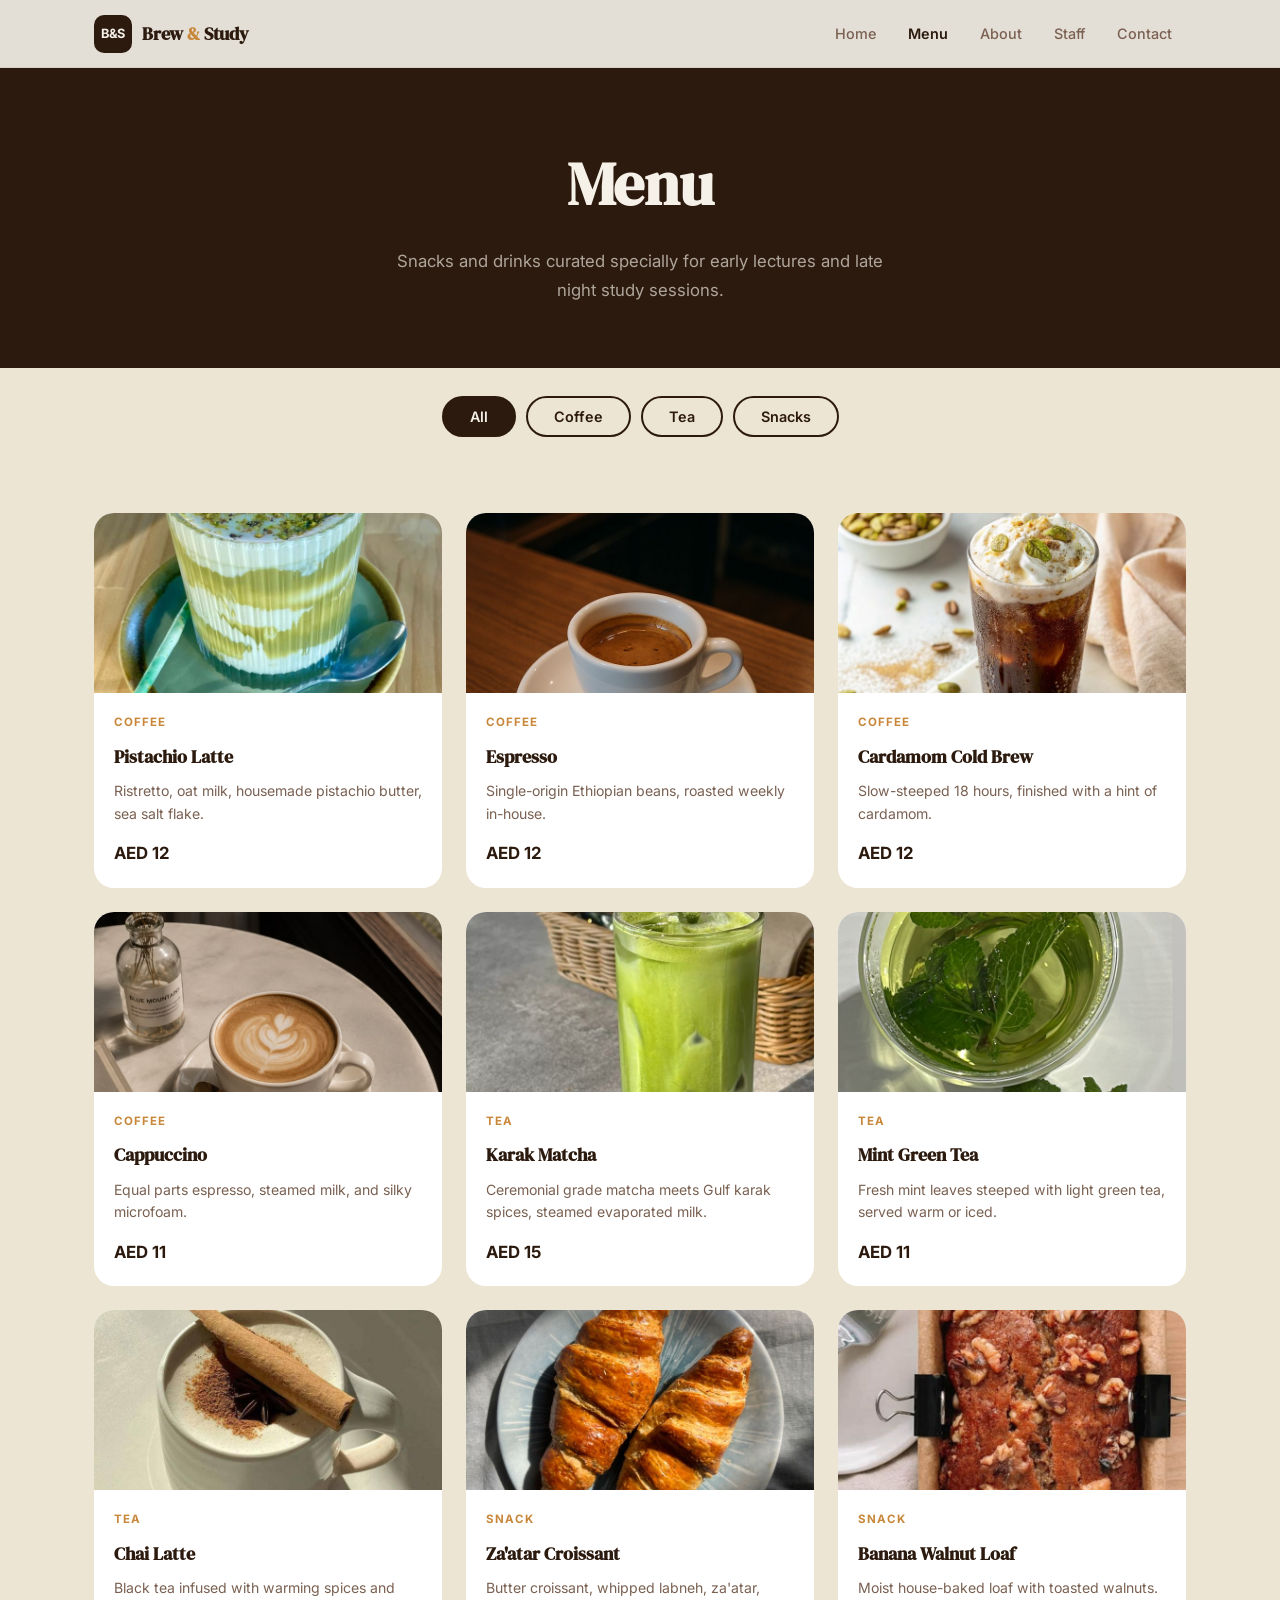
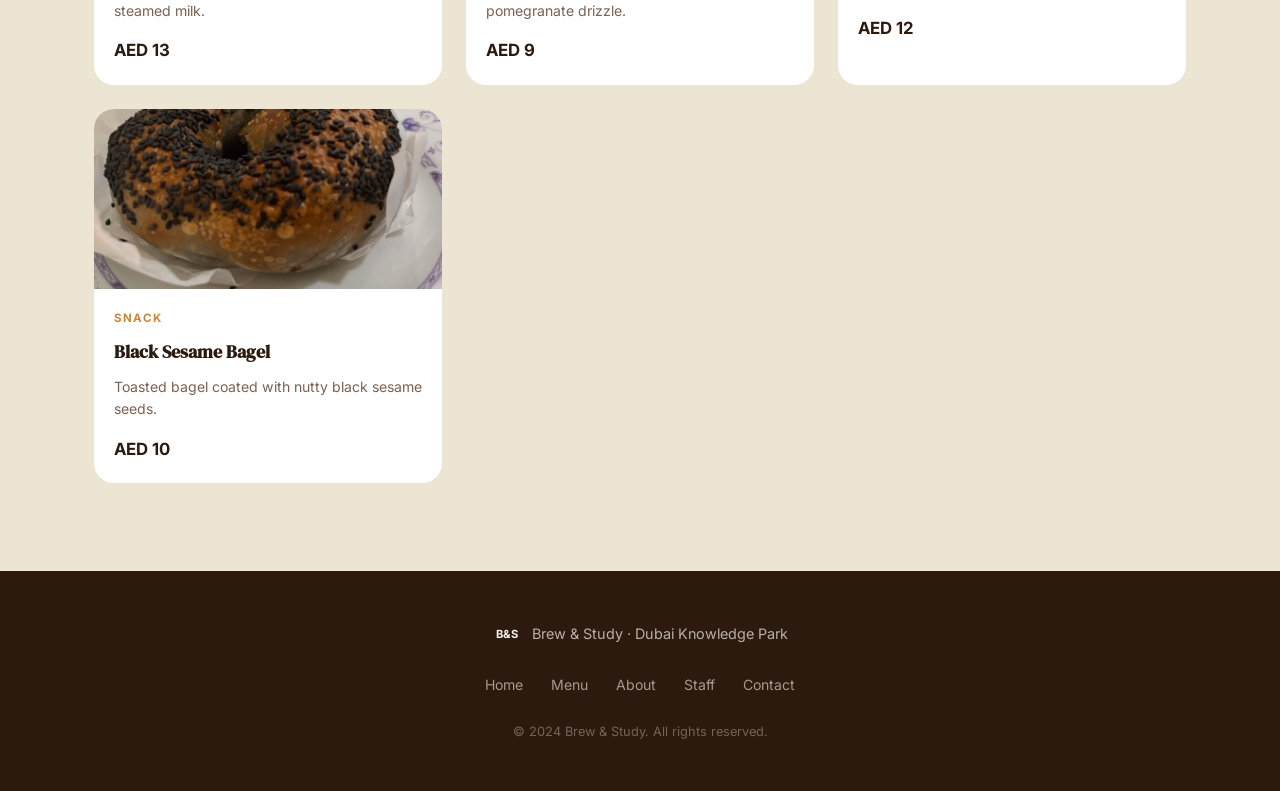
==== menu.html @ c69bd50e "Add files via upload" ====
<!DOCTYPE html>
<html lang="en">
<head>
  <meta charset="UTF-8" />
  <meta name="viewport" content="width=device-width, initial-scale=1.0" />
  <title>Menu – Brew & Study</title>
  <link rel="preconnect" href="https://fonts.googleapis.com" />
  <link rel="preconnect" href="https://fonts.gstatic.com" crossorigin />
  <link href="https://fonts.googleapis.com/css2?family=DM+Serif+Display:ital@0;1&family=Inter:wght@400;500;600&display=swap" rel="stylesheet" />
  <link rel="stylesheet" href="styles.css" />
  <link rel="stylesheet" href="menu.css" />
</head>
<body>

  <!-- navbar -->
  <nav class="navbar" id="navbar">
    <div class="nav-container">
      <a href="index.html" class="nav-logo">
        <span class="logo-mark">B&S</span>
        <span class="logo-text">Brew <span class="amp">&</span> Study</span>
      </a>
      <button class="nav-toggle" id="navToggle" aria-label="Toggle menu" aria-expanded="false">
        <span></span><span></span><span></span>
      </button>
      <ul class="nav-links" id="navLinks">
        <li><a href="index.html" class="nav-link">Home</a></li>
        <li><a href="menu.html" class="nav-link active">Menu</a></li>
        <li><a href="about.html" class="nav-link">About</a></li>
        <li><a href="staff.html" class="nav-link">Staff</a></li>
        <li><a href="contact.html" class="nav-link">Contact</a></li>
      </ul>
    </div>
  </nav>

  <!--page header-->
  <header class="page-header">
    <h1>Menu</h1>
    <p>Snacks and drinks curated specially for early lectures and late night study sessions.</p>
  </header>

  <!--filter bar-->
  <section class="filter-bar">
    <div class="container filter-inner">
      <button class="filter-btn active" data-filter="all">All</button>
      <button class="filter-btn" data-filter="coffee">Coffee</button>
      <button class="filter-btn" data-filter="tea">Tea</button>
      <button class="filter-btn" data-filter="snacks">Snacks</button>
    </div>
  </section>

  <!--menu grid -->
  <section class="section menu-section">
    <div class="container">
      <div class="menu-grid" id="menuGrid">

        <article class="menu-card" data-category="coffee">
          <img src="pistachio_latte.jpg" alt="Pistachio Latte" class="menu-img">
          <div class="menu-card-body">
            <span class="menu-tag">Coffee</span>
            <h4>Pistachio Latte</h4>
            <p>Ristretto, oat milk, housemade pistachio butter, sea salt flake.</p>
            <span class="menu-price">AED 12</span>
          </div>
        </article>

        <article class="menu-card" data-category="coffee">
          <img src="espresso.jpg" alt="Espresso" class="menu-img">
          <div class="menu-card-body">
            <span class="menu-tag">Coffee</span>
            <h4>Espresso</h4>
            <p>Single-origin Ethiopian beans, roasted weekly in-house.</p>
            <span class="menu-price">AED 12</span>
          </div>
        </article>

        <article class="menu-card" data-category="coffee">
          <img src="cardcoldbrew.jpg" alt="Cardamom Cold Brew" class="menu-img">
          <div class="menu-card-body">
            <span class="menu-tag">Coffee</span>
            <h4>Cardamom Cold Brew</h4>
            <p>Slow-steeped 18 hours, finished with a hint of cardamom.</p>
            <span class="menu-price">AED 12</span>
          </div>
        </article>

        <article class="menu-card" data-category="coffee">
          <img src="cappu.jpg" alt="Cappuccino" class="menu-img">
          <div class="menu-card-body">
            <span class="menu-tag">Coffee</span>
            <h4>Cappuccino</h4>
            <p>Equal parts espresso, steamed milk, and silky microfoam.</p>
            <span class="menu-price">AED 11</span>
          </div>
        </article>

        <article class="menu-card" data-category="tea">
          <img src="karak_matcha.jpg" alt="Karak Matcha" class="menu-img">
          <div class="menu-card-body">
            <span class="menu-tag">Tea</span>
            <h4>Karak Matcha</h4>
            <p>Ceremonial grade matcha meets Gulf karak spices, steamed evaporated milk.</p>
            <span class="menu-price">AED 15</span>
          </div>
        </article>

        <article class="menu-card" data-category="tea">
          <img src="mint_green.jpg" alt="Mint Green Tea" class="menu-img">
          <div class="menu-card-body">
            <span class="menu-tag">Tea</span>
            <h4>Mint Green Tea</h4>
            <p>Fresh mint leaves steeped with light green tea, served warm or iced.</p>
            <span class="menu-price">AED 11</span>
          </div>
        </article>

        <article class="menu-card" data-category="tea">
          <img src="chai_latte.jpg" alt="Chai Latte" class="menu-img">
          <div class="menu-card-body">
            <span class="menu-tag">Tea</span>
            <h4>Chai Latte</h4>
            <p>Black tea infused with warming spices and steamed milk.</p>
            <span class="menu-price">AED 13</span>
          </div>
        </article>

        <article class="menu-card" data-category="snacks">
          <img src="zaatar_croissants.jpg" alt="Zaatar Croissant" class="menu-img">
          <div class="menu-card-body">
            <span class="menu-tag">Snack</span>
            <h4>Za'atar Croissant</h4>
            <p>Butter croissant, whipped labneh, za'atar, pomegranate drizzle.</p>
            <span class="menu-price">AED 9</span>
          </div>
        </article>

        <article class="menu-card" data-category="snacks">
          <img src="walnut_bnna_.jpg" alt="Banana Walnut Loaf" class="menu-img">
          <div class="menu-card-body">
            <span class="menu-tag">Snack</span>
            <h4>Banana Walnut Loaf</h4>
            <p>Moist house-baked loaf with toasted walnuts.</p>
            <span class="menu-price">AED 12</span>
          </div>
        </article>

        <article class="menu-card" data-category="snacks">
          <img src="black_sesame_bagel.jpg" alt="Black Sesame Bagel" class="menu-img">
          <div class="menu-card-body">
            <span class="menu-tag">Snack</span>
            <h4>Black Sesame Bagel</h4>
            <p>Toasted bagel coated with nutty black sesame seeds.</p>
            <span class="menu-price">AED 10</span>
          </div>
        </article>

      </div>

      <p class="no-results" id="noResults">No items found in this category.</p>
    </div>
  </section>

  <!-- footer-->
  <footer class="footer">
    <div class="container footer-inner">
      <div class="footer-brand">
        <span class="logo-mark small">B&S</span>
        <span class="footer-tagline">Brew &amp; Study · Dubai Knowledge Park</span>
      </div>
      <nav class="footer-nav" aria-label="Footer navigation">
        <a href="index.html">Home</a>
        <a href="menu.html">Menu</a>
        <a href="about.html">About</a>
        <a href="staff.html">Staff</a>
        <a href="contact.html">Contact</a>
      </nav>
      <p class="footer-copy">© 2024 Brew &amp; Study. All rights reserved.</p>
    </div>
  </footer>

  <script src="main.js"></script>
  <script src="menu.js"></script>
</body>
</html>
---- styles.css ----
/* ── Reset & Base ─────────────────────────────────────────── */
*, *::before, *::after {
  box-sizing: border-box;
  margin: 0;
  padding: 0;
}

:root {
  /* Brand palette */
  --cream:        #F5F0E8;
  --cream-dark:   #EDE5D4;
  --espresso:     #2C1A0E;
  --espresso-mid: #4A2C18;
  --caramel:      #C8873A;
  --caramel-light:#E8A855;
  --sage:         #6B8F6E;
  --sage-light:   #D4E6D5;
  --text-body:    #3D2B1A;
  --text-muted:   #7A6152;
  --white:        #FFFFFF;

  /* Typography */
  --font-display: 'DM Serif Display', Georgia, serif;
  --font-body:    'Inter', system-ui, sans-serif;

  /* Layout */
  --max-w: 1140px;
  --nav-h: 68px;
  --radius-sm: 6px;
  --radius-md: 12px;
  --radius-lg: 20px;

  /* Transitions */
  --ease: cubic-bezier(0.25, 0.46, 0.45, 0.94);
}

html {
  scroll-behavior: smooth;
}

body {
  font-family: var(--font-body);
  background-color: var(--cream);
  color: var(--text-body);
  font-size: 16px;
  line-height: 1.7;
  -webkit-font-smoothing: antialiased;
}

img { max-width: 100%; display: block; }
a { color: inherit; text-decoration: none; }

/* ── Utility ──────────────────────────────────────────────── */
.container {
  max-width: var(--max-w);
  margin: 0 auto;
  padding: 0 24px;
}

.section {
  padding: 88px 0;
}

.section-title {
  font-family: var(--font-display);
  font-size: clamp(1.9rem, 3.5vw, 2.8rem);
  color: var(--espresso);
  line-height: 1.2;
  margin-bottom: 12px;
}

.section-sub {
  font-size: 1.05rem;
  color: var(--text-muted);
  max-width: 560px;
  margin-bottom: 52px;
}

.section-header-row {
  display: flex;
  align-items: baseline;
  justify-content: space-between;
  flex-wrap: wrap;
  gap: 12px;
  margin-bottom: 36px;
}

.see-all-link {
  font-size: 0.9rem;
  font-weight: 600;
  color: var(--caramel);
  letter-spacing: 0.01em;
  transition: color 0.2s var(--ease);
}
.see-all-link:hover { color: var(--espresso-mid); }

/* ── Buttons ──────────────────────────────────────────────── */
.btn {
  display: inline-flex;
  align-items: center;
  gap: 8px;
  padding: 13px 28px;
  border-radius: 50px;
  font-family: var(--font-body);
  font-size: 0.95rem;
  font-weight: 600;
  cursor: pointer;
  border: 2px solid transparent;
  transition: background 0.22s var(--ease), color 0.22s var(--ease), border-color 0.22s var(--ease), transform 0.15s var(--ease);
  white-space: nowrap;
}
.btn:hover { transform: translateY(-1px); }
.btn:active { transform: translateY(0); }

.btn-primary {
  background: var(--espresso);
  color: var(--cream);
  border-color: var(--espresso);
}
.btn-primary:hover {
  background: var(--espresso-mid);
  border-color: var(--espresso-mid);
}

.btn-ghost {
  background: transparent;
  color: var(--cream);
  border-color: transparent;
}
.btn-ghost:hover {
  color: var(--caramel-light);
}

/* ── Navigation ───────────────────────────────────────────── */
.navbar {
  position: fixed;
  top: 0;
  left: 0;
  right: 0;
  z-index: 100;
  height: var(--nav-h);
  background: rgba(245, 240, 232, 0.92);
  backdrop-filter: blur(12px);
  -webkit-backdrop-filter: blur(12px);
  border-bottom: 1px solid rgba(44, 26, 14, 0.08);
  transition: box-shadow 0.3s var(--ease);
}
.navbar.scrolled {
  box-shadow: 0 2px 20px rgba(44, 26, 14, 0.1);
}

.nav-container {
  max-width: var(--max-w);
  margin: 0 auto;
  padding: 0 24px;
  height: 100%;
  display: flex;
  align-items: center;
  justify-content: space-between;
}

.nav-logo {
  display: flex;
  align-items: center;
  gap: 10px;
  font-weight: 600;
  color: var(--espresso);
}
.logo-mark {
  display: inline-flex;
  align-items: center;
  justify-content: center;
  width: 38px;
  height: 38px;
  background: var(--espresso);
  color: var(--cream);
  border-radius: 10px;
  font-size: 0.8rem;
  font-weight: 700;
  letter-spacing: -0.02em;
  flex-shrink: 0;
}
.logo-mark.small { width: 30px; height: 30px; font-size: 0.7rem; }
.logo-text {
  font-family: var(--font-display);
  font-size: 1.15rem;
  color: var(--espresso);
  letter-spacing: -0.01em;
}
.amp { color: var(--caramel); }

.nav-links {
  display: flex;
  align-items: center;
  gap: 4px;
  list-style: none;
}

.nav-link {
  padding: 6px 14px;
  border-radius: 50px;
  font-size: 0.9rem;
  font-weight: 500;
  color: var(--text-muted);
  transition: color 0.2s var(--ease), background 0.2s var(--ease);
}
.nav-link:hover { color: var(--espresso); background: rgba(44, 26, 14, 0.06); }
.nav-link.active { color: var(--espresso); font-weight: 600; }

.nav-toggle {
  display: none;
  flex-direction: column;
  gap: 5px;
  background: none;
  border: none;
  cursor: pointer;
  padding: 6px;
}
.nav-toggle span {
  display: block;
  width: 24px;
  height: 2px;
  background: var(--espresso);
  border-radius: 2px;
  transition: transform 0.25s var(--ease), opacity 0.25s var(--ease);
}
.nav-toggle.open span:nth-child(1) { transform: translateY(7px) rotate(45deg); }
.nav-toggle.open span:nth-child(2) { opacity: 0; }
.nav-toggle.open span:nth-child(3) { transform: translateY(-7px) rotate(-45deg); }

/* ── Hero Section ─────────────────────────────────────────── */
.hero-wrapper {
  position: relative;
  min-height: 100vh;
  background: url('hero-bg.png') center center / cover no-repeat;
}
.hero-wrapper::before {
  content: '';
  position: absolute;
  inset: 0;
  background: linear-gradient(
    to right,
    rgba(20, 10, 4, 0.82) 0%,
    rgba(20, 10, 4, 0.58) 55%,
    rgba(20, 10, 4, 0.28) 100%
  );
}
.hero {
  position: relative;
  min-height: 100vh;
  display: grid;
  grid-template-columns: 1fr 1fr;
  align-items: center;
  gap: 48px;
  padding: calc(var(--nav-h) + 60px) 24px 80px;
  max-width: var(--max-w);
  margin: 0 auto;
}

.hero-eyebrow {
  font-size: 0.8rem;
  font-weight: 600;
  letter-spacing: 0.1em;
  text-transform: uppercase;
  color: var(--caramel);
  margin-bottom: 20px;
}

.hero-headline {
  font-family: var(--font-display);
  font-size: clamp(3rem, 6vw, 5rem);
  line-height: 1.08;
  color: var(--cream);
  margin-bottom: 24px;
}
.hero-headline em {
  font-style: italic;
  color: var(--caramel);
}

.hero-sub {
  font-size: 1.1rem;
  color: rgba(245, 240, 232, 0.78);
  max-width: 440px;
  margin-bottom: 40px;
  line-height: 1.75;
}

.hero-actions {
  display: flex;
  align-items: center;
  gap: 8px;
  flex-wrap: wrap;
}

/* Hero visual side */
.hero-visual {
  position: relative;
  display: flex;
  align-items: center;
  justify-content: center;
  min-height: 420px;
}

.coffee-ring {
  position: absolute;
  border-radius: 50%;
  border: 1.5px solid rgba(200, 135, 58, 0.25);
}
.ring-1 { width: 340px; height: 340px; }
.ring-2 { width: 220px; height: 220px; border-color: rgba(200, 135, 58, 0.4); }

.hero-card {
  position: relative;
  background: var(--white);
  border-radius: var(--radius-lg);
  padding: 28px 32px;
  box-shadow: 0 8px 40px rgba(44, 26, 14, 0.12);
  text-align: center;
  z-index: 2;
  animation: float 4s ease-in-out infinite;
}
@keyframes float {
  0%, 100% { transform: translateY(0); }
  50% { transform: translateY(-10px); }
}

.card-badge {
  display: inline-block;
  background: var(--sage-light);
  color: var(--sage);
  font-size: 0.72rem;
  font-weight: 700;
  letter-spacing: 0.08em;
  text-transform: uppercase;
  padding: 4px 10px;
  border-radius: 50px;
  margin-bottom: 12px;
}
.card-drink {
  font-family: var(--font-display);
  font-size: 1.4rem;
  color: var(--espresso);
  margin-bottom: 6px;
}
.card-price {
  font-size: 1.5rem;
  font-weight: 700;
  color: var(--caramel);
}

.hero-stat {
  position: absolute;
  background: var(--white);
  border-radius: var(--radius-md);
  padding: 14px 18px;
  box-shadow: 0 4px 20px rgba(44, 26, 14, 0.08);
  display: flex;
  flex-direction: column;
  align-items: center;
}
.stat-num {
  font-family: var(--font-display);
  font-size: 1.6rem;
  color: var(--espresso);
  line-height: 1;
}
.stat-label {
  font-size: 0.72rem;
  color: var(--text-muted);
  font-weight: 500;
  margin-top: 4px;
}
.stat-a { bottom: 32px; left: 0; }
.stat-b { top: 32px; right: 0; }

/* ── Why Us ───────────────────────────────────────────────── */
.why-section {
  background: var(--espresso);
}
.why-section .section-title { color: var(--cream); }
.why-section .section-sub { color: rgba(245, 240, 232, 0.65); }

.features-grid {
  display: grid;
  grid-template-columns: repeat(auto-fit, minmax(220px, 1fr));
  gap: 20px;
}

.feature-card {
  position: relative;
  border: 1.5px solid var(--caramel);
  border-radius: var(--radius-md);
  padding: 0;
  overflow: hidden;
  transition: transform 0.2s var(--ease), box-shadow 0.2s var(--ease);
  min-height: 320px;
  display: flex;
  flex-direction: column;
  justify-content: center;
  align-items: center;
  text-align: center;
  background-size: cover;
  background-position: center;
  background-repeat: no-repeat;
}
.feature-card:hover {
  transform: translateY(-4px);
  box-shadow: 0 16px 48px rgba(0,0,0,0.4);
}
.feature-card::before {
  content: '';
  position: absolute;
  inset: 0;
  background: linear-gradient(
    to bottom,
    rgba(44, 26, 14, 0.65) 0%,
    rgba(44, 26, 14, 0.88) 100%
  );
  z-index: 1;
}
.feature-card::after {
  content: '';
  position: absolute;
  inset: 0;
  background: rgba(180, 110, 40, 0.2);
  z-index: 1;
}
.feature-card-content {
  position: relative;
  z-index: 2;
  padding: 32px 28px;
}
.feature-icon {
  display: none;
}
.feature-card h3 {
  font-family: var(--font-display);
  font-size: 1.4rem;
  color: var(--white);
  margin-bottom: 10px;
  text-shadow: 0 2px 12px rgba(20, 10, 4, 0.6);
  letter-spacing: 0.01em;
}
.feature-card p {
  font-size: 0.88rem;
  color: rgba(255, 255, 255, 0.85);
  line-height: 1.65;
  text-shadow: 0 1px 8px rgba(20, 10, 4, 0.6);
}

/* ── Menu Preview ─────────────────────────────────────────── */
.menu-preview-section {
  background: var(--cream-dark);
}

.menu-preview-grid {
  display: grid;
  grid-template-columns: repeat(auto-fit, minmax(260px, 1fr));
  gap: 24px;
}

.menu-preview-card {
  background: var(--white);
  border-radius: var(--radius-lg);
  overflow: hidden;
  transition: transform 0.25s var(--ease), box-shadow 0.25s var(--ease);
}
.menu-preview-card:hover {
  transform: translateY(-4px);
  box-shadow: 0 12px 40px rgba(44, 26, 14, 0.13);
}

.menu-img-placeholder {
  height: 180px;
  background-size: cover;
  background-position: center;
}
.img-coffee  { background-color: #C8873A; background-image: radial-gradient(circle at 60% 40%, #E8A855 0%, #C8873A 60%, #8B5A2B 100%); }
.img-tea     { background-color: #6B8F6E; background-image: radial-gradient(circle at 40% 60%, #9EC4A1 0%, #6B8F6E 60%, #3D6041 100%); }
.img-snack   { background-color: #D4A96A; background-image: radial-gradient(circle at 50% 30%, #ECC98A 0%, #D4A96A 60%, #A07040 100%); }

.menu-card-body {
  padding: 20px;
}
.menu-tag {
  font-size: 0.72rem;
  font-weight: 700;
  letter-spacing: 0.08em;
  text-transform: uppercase;
  color: var(--caramel);
  display: block;
  margin-bottom: 8px;
}
.menu-card-body h4 {
  font-family: var(--font-display);
  font-size: 1.15rem;
  color: var(--espresso);
  margin-bottom: 8px;
}
.menu-card-body p {
  font-size: 0.88rem;
  color: var(--text-muted);
  line-height: 1.6;
  margin-bottom: 14px;
}
.menu-price {
  font-size: 1.05rem;
  font-weight: 700;
  color: var(--espresso);
}

/* ── Location Strip ───────────────────────────────────────── */
.location-strip {
  background: var(--caramel);
  padding: 64px 24px;
}

.location-inner {
  display: flex;
  align-items: center;
  justify-content: space-between;
  gap: 36px;
  flex-wrap: wrap;
}

.location-heading {
  font-family: var(--font-display);
  font-size: clamp(1.5rem, 3vw, 2.2rem);
  color: var(--white);
  margin-bottom: 12px;
}
.location-text {
  color: rgba(255, 255, 255, 0.85);
  font-size: 0.98rem;
  line-height: 1.7;
  margin-bottom: 8px;
}
.location-hours {
  color: rgba(255, 255, 255, 0.85);
  font-size: 0.88rem;
}

.location-strip .btn-primary {
  background: var(--white);
  color: var(--caramel);
  border-color: var(--white);
  flex-shrink: 0;
}
.location-strip .btn-primary:hover {
  background: var(--cream);
  border-color: var(--cream);
}

/* ── Footer ───────────────────────────────────────────────── */
.footer {
  background: var(--espresso);
  padding: 48px 24px;
}

.footer-inner {
  display: flex;
  flex-direction: column;
  align-items: center;
  gap: 24px;
  text-align: center;
}

.footer-brand {
  display: flex;
  align-items: center;
  gap: 10px;
}
.footer-tagline {
  font-size: 0.9rem;
  color: rgba(245, 240, 232, 0.7);
}

.footer-nav {
  display: flex;
  gap: 28px;
  flex-wrap: wrap;
  justify-content: center;
}
.footer-nav a {
  font-size: 0.88rem;
  color: rgba(245, 240, 232, 0.6);
  transition: color 0.2s var(--ease);
}
.footer-nav a:hover { color: var(--cream); }

.footer-copy {
  font-size: 0.8rem;
  color: rgba(245, 240, 232, 0.35);
}

/* ── Shared page header (used by other pages) ─────────────── */
.page-header {
  background: var(--espresso);
  padding: calc(var(--nav-h) + 64px) 24px 64px;
  text-align: center;
}
.page-header h1 {
  font-family: var(--font-display);
  font-size: clamp(2.2rem, 5vw, 3.8rem);
  color: var(--cream);
  margin-bottom: 12px;
}
.page-header p {
  font-size: 1.05rem;
  color: rgba(245, 240, 232, 0.65);
  max-width: 520px;
  margin: 0 auto;
}

/* ── Form styles (shared, used by Samiha) ─────────────────── */
.form-group {
  display: flex;
  flex-direction: column;
  gap: 8px;
  margin-bottom: 20px;
}
.form-label {
  font-size: 0.88rem;
  font-weight: 600;
  color: var(--espresso);
}
.form-input,
.form-textarea,
.form-select {
  width: 100%;
  padding: 12px 16px;
  border: 1.5px solid rgba(44, 26, 14, 0.2);
  border-radius: var(--radius-sm);
  font-family: var(--font-body);
  font-size: 0.95rem;
  color: var(--text-body);
  background: var(--white);
  transition: border-color 0.2s var(--ease), box-shadow 0.2s var(--ease);
  outline: none;
}
.form-input:focus,
.form-textarea:focus,
.form-select:focus {
  border-color: var(--caramel);
  box-shadow: 0 0 0 3px rgba(200, 135, 58, 0.15);
}
.form-input.error,
.form-textarea.error { border-color: #C0392B; }
.form-error-msg {
  font-size: 0.8rem;
  color: #C0392B;
  display: none;
}
.form-error-msg.visible { display: block; }
.form-textarea { resize: vertical; min-height: 120px; }

/* ── Responsive ───────────────────────────────────────────── */
@media (max-width: 900px) {
  .hero {
    grid-template-columns: 1fr;
    text-align: center;
    padding-bottom: 60px;
  }
  .hero-sub { margin: 0 auto 40px; }
  .hero-actions { justify-content: center; }
  .hero-visual { min-height: 320px; }
  .stat-a { bottom: 0; left: 16px; }
  .stat-b { top: 0; right: 16px; }
}

@media (max-width: 680px) {
  .nav-links {
    display: none;
    flex-direction: column;
    position: absolute;
    top: var(--nav-h);
    left: 0;
    right: 0;
    background: var(--cream);
    padding: 16px 24px 24px;
    border-bottom: 1px solid rgba(44, 26, 14, 0.1);
    gap: 4px;
  }
  .nav-links.open { display: flex; }
  .nav-link { width: 100%; padding: 10px 16px; }
  .nav-toggle { display: flex; }
  .location-inner { flex-direction: column; align-items: flex-start; }
}
---- menu.css ----
/* filter bar*/
.filter-bar {
  background: var(--cream-dark);
  padding: 28px 24px 0;
}

.filter-inner {
  display: flex;
  justify-content: center;
  gap: 10px;
  flex-wrap: wrap;
  padding-bottom: 28px;
}

.filter-btn {
  font-family: var(--font-body);
  font-size: 0.9rem;
  font-weight: 600;
  padding: 10px 26px;
  border: 2px solid var(--espresso);
  background: transparent;
  color: var(--espresso);
  border-radius: 50px;
  cursor: pointer;
  transition: background 0.2s var(--ease), color 0.2s var(--ease), transform 0.15s var(--ease);
}

.filter-btn:hover {
  transform: translateY(-1px);
  background: rgba(44, 26, 14, 0.06);
}

.filter-btn.active {
  background: var(--espresso);
  color: var(--cream);
}

/*menu*/
.menu-section {
  background: var(--cream-dark);
  padding-top: 48px;
}

.menu-grid {
  display: grid;
  grid-template-columns: repeat(auto-fit, minmax(260px, 1fr));
  gap: 24px;
}

.menu-card {
  background: var(--white);
  border-radius: var(--radius-lg);
  overflow: hidden;
  transition: transform 0.25s var(--ease), box-shadow 0.25s var(--ease), opacity 0.2s var(--ease);
}
.menu-card:hover {
  transform: translateY(-4px);
  box-shadow: 0 12px 40px rgba(44, 26, 14, 0.13);
}

.menu-card.hidden {
  display: none;
}

.menu-img {
  width: 100%;
  height: 180px;
  object-fit: cover;
}

/*no resulst message */
.no-results {
  display: none;
  text-align: center;
  font-family: var(--font-display);
  font-size: 1.2rem;
  color: var(--text-muted);
  padding: 48px 0 0;
}
.no-results.visible {
  display: block;
}

@media (max-width: 600px) {
  .filter-btn {
    padding: 9px 20px;
    font-size: 0.85rem;
  }
}
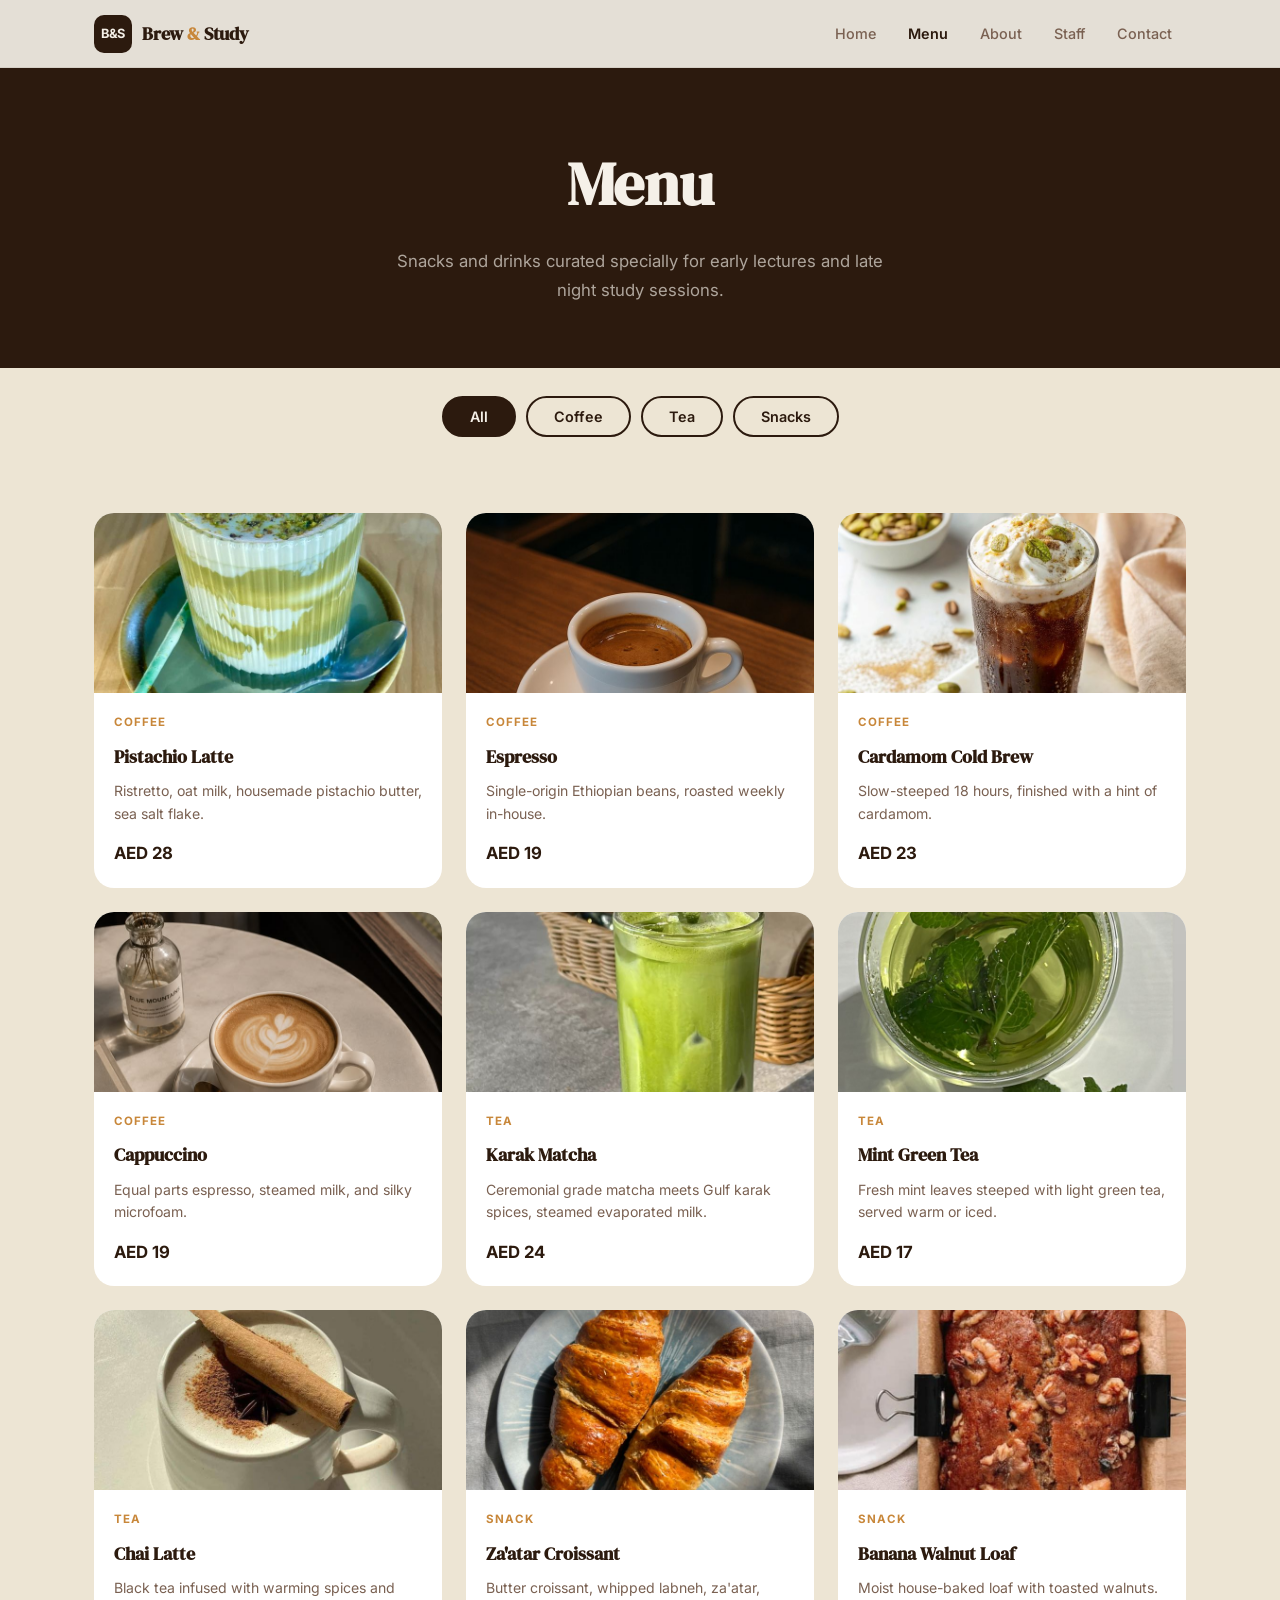
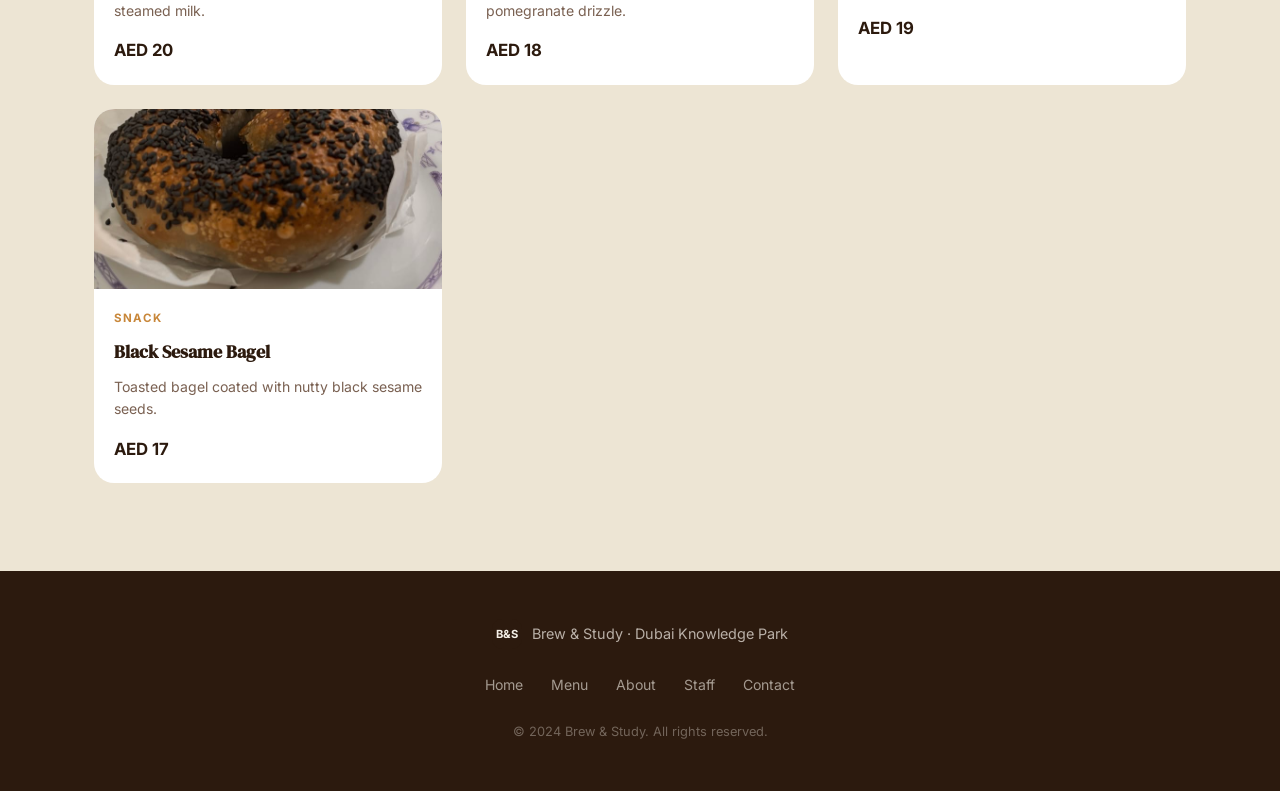
==== commit e35bc4e0: "Update menu.html" ====
--- a/menu.html
+++ b/menu.html
@@ -59,7 +59,7 @@
             <span class="menu-tag">Coffee</span>
             <h4>Pistachio Latte</h4>
             <p>Ristretto, oat milk, housemade pistachio butter, sea salt flake.</p>
-            <span class="menu-price">AED 12</span>
+            <span class="menu-price">AED 28</span>
           </div>
         </article>
 
@@ -69,7 +69,7 @@
             <span class="menu-tag">Coffee</span>
             <h4>Espresso</h4>
             <p>Single-origin Ethiopian beans, roasted weekly in-house.</p>
-            <span class="menu-price">AED 12</span>
+            <span class="menu-price">AED 19</span>
           </div>
         </article>
 
@@ -79,7 +79,7 @@
             <span class="menu-tag">Coffee</span>
             <h4>Cardamom Cold Brew</h4>
             <p>Slow-steeped 18 hours, finished with a hint of cardamom.</p>
-            <span class="menu-price">AED 12</span>
+            <span class="menu-price">AED 23</span>
           </div>
         </article>
 
@@ -89,7 +89,7 @@
             <span class="menu-tag">Coffee</span>
             <h4>Cappuccino</h4>
             <p>Equal parts espresso, steamed milk, and silky microfoam.</p>
-            <span class="menu-price">AED 11</span>
+            <span class="menu-price">AED 19</span>
           </div>
         </article>
 
@@ -99,7 +99,7 @@
             <span class="menu-tag">Tea</span>
             <h4>Karak Matcha</h4>
             <p>Ceremonial grade matcha meets Gulf karak spices, steamed evaporated milk.</p>
-            <span class="menu-price">AED 15</span>
+            <span class="menu-price">AED 24</span>
           </div>
         </article>
 
@@ -109,7 +109,7 @@
             <span class="menu-tag">Tea</span>
             <h4>Mint Green Tea</h4>
             <p>Fresh mint leaves steeped with light green tea, served warm or iced.</p>
-            <span class="menu-price">AED 11</span>
+            <span class="menu-price">AED 17</span>
           </div>
         </article>
 
@@ -119,7 +119,7 @@
             <span class="menu-tag">Tea</span>
             <h4>Chai Latte</h4>
             <p>Black tea infused with warming spices and steamed milk.</p>
-            <span class="menu-price">AED 13</span>
+            <span class="menu-price">AED 20</span>
           </div>
         </article>
 
@@ -129,7 +129,7 @@
             <span class="menu-tag">Snack</span>
             <h4>Za'atar Croissant</h4>
             <p>Butter croissant, whipped labneh, za'atar, pomegranate drizzle.</p>
-            <span class="menu-price">AED 9</span>
+            <span class="menu-price">AED 18</span>
           </div>
         </article>
 
@@ -139,7 +139,7 @@
             <span class="menu-tag">Snack</span>
             <h4>Banana Walnut Loaf</h4>
             <p>Moist house-baked loaf with toasted walnuts.</p>
-            <span class="menu-price">AED 12</span>
+            <span class="menu-price">AED 19</span>
           </div>
         </article>
 
@@ -149,7 +149,7 @@
             <span class="menu-tag">Snack</span>
             <h4>Black Sesame Bagel</h4>
             <p>Toasted bagel coated with nutty black sesame seeds.</p>
-            <span class="menu-price">AED 10</span>
+            <span class="menu-price">AED 17</span>
           </div>
         </article>
 
@@ -180,4 +180,4 @@
   <script src="main.js"></script>
   <script src="menu.js"></script>
 </body>
-</html>+</html>
